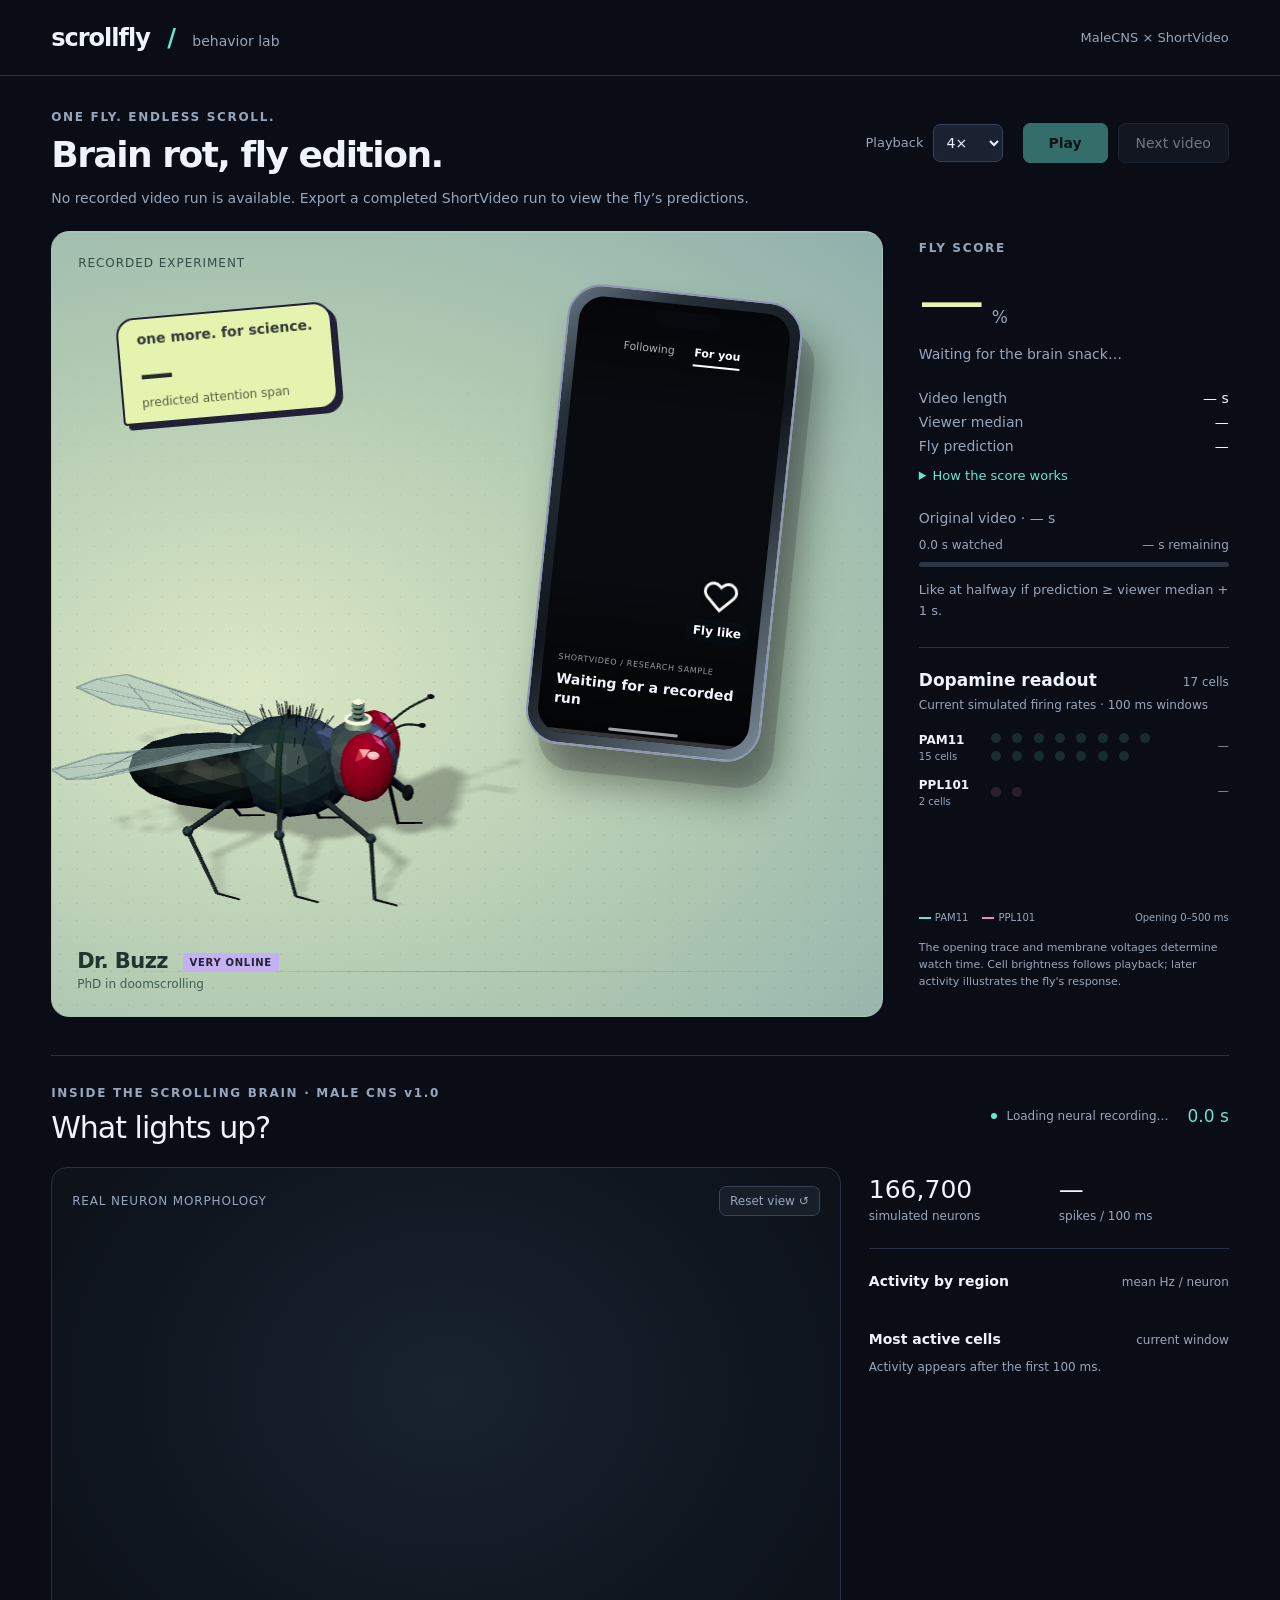
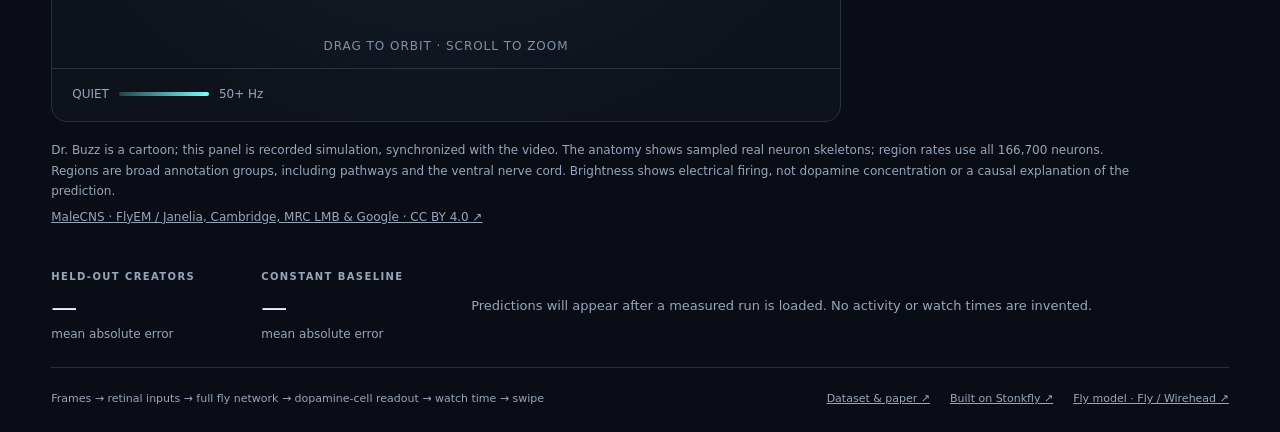
==== site/index.html @ 789bd2bf "Publish Scrollfly source and verified replay manifest" ====
<!doctype html>
<html lang="en">
<head>
  <meta charset="utf-8"><meta name="viewport" content="width=device-width, initial-scale=1">
  <title>Scrollfly · Brain rot, fly edition</title>
  <link rel="stylesheet" href="style.css">
  <script src="clock.js" defer></script><script src="activity-clock.js" defer></script><script src="fly-motion.js" defer></script><script src="wirehead-model.js" defer></script><script src="fly.js" defer></script><script src="brain.js" defer></script><script src="app.js" defer></script>
</head>
<body>
<header><a class="wordmark" href="./">scrollfly<span> / </span><small>behavior lab</small></a><span class="source">MaleCNS × ShortVideo</span></header>
<main>
  <div class="heading"><div><p class="eyebrow">ONE FLY. ENDLESS SCROLL.</p><h1>Brain rot, fly edition.</h1></div><div class="controls"><label for="speed">Playback <select id="speed"><option value="1">1×</option><option value="4" selected>4×</option><option value="10">10×</option></select></label><button id="play" disabled>Play</button><button id="next" disabled>Next video</button></div></div>
  <p id="status" role="status">Loading recorded fly predictions…</p>
  <div class="experiment">
    <section class="stage" aria-label="Fly watching a smartphone and scrolling at its predicted watch time">
      <div class="scene-caption"><span id="split">RECORDED EXPERIMENT</span><span id="clip-index"></span></div>
      <canvas id="fly" width="1200" height="1000" aria-label="The Fly / Wirehead 3D fly: a dark faceted body, red eyes, six legs and translucent wings. Its front leg taps a like halfway through qualifying predictions and swipes at the end."></canvas>
      <div class="thought"><span id="thought-caption">one more. for science.</span><strong id="bubble">—</strong><small>predicted attention span</small><span class="thought-tail"></span></div>
      <div class="comic-sfx" aria-hidden="true"><span>BOOP!</span><small>one leg. impeccable taste.</small></div>
      <div class="scroll-sfx" aria-hidden="true">NEXT!</div>
      <div class="phone"><div class="camera"></div><div class="screen"><video id="video" muted playsinline loop preload="auto" aria-label="Original ShortVideo dataset video"></video><div class="screen-shade"></div><div class="feed-label">Following <b>For you</b></div><div class="fly-like"><svg viewBox="0 0 24 24" aria-hidden="true"><path d="M20.8 4.6a5.5 5.5 0 0 0-7.8 0L12 5.7l-1.1-1.1a5.5 5.5 0 0 0-7.8 7.8L12 21l8.8-8.6a5.5 5.5 0 0 0 0-7.8Z"/></svg><span id="like-label">Fly like</span></div><div class="like-pop" aria-hidden="true"><svg viewBox="0 0 24 24"><path d="M20.8 4.6a5.5 5.5 0 0 0-7.8 0L12 5.7l-1.1-1.1a5.5 5.5 0 0 0-7.8 7.8L12 21l8.8-8.6a5.5 5.5 0 0 0 0-7.8Z"/></svg></div><div class="video-caption"><span>SHORTVIDEO / RESEARCH SAMPLE</span><strong id="video-title">Waiting for a recorded run</strong></div><div id="swipe" aria-hidden="true">↑</div><div class="phone-progress"><i id="phone-progress"></i></div></div><div class="home-bar"></div></div>
      <div class="fly-label"><strong>Dr. Buzz <i>VERY ONLINE</i></strong><span id="character-state">Waking up the wirehead…</span></div>
    </section>
    <aside aria-label="Watch time and dopamine neuron readout">
      <section class="prediction">
        <p class="eyebrow">FLY SCORE</p>
        <div class="big-value"><span id="liking-score">—</span><small>%</small></div>
        <p id="liking-verdict">Waiting for the brain snack…</p>
        <dl class="liking-inputs">
          <div><dt>Video length</dt><dd id="score-duration">—</dd></div>
          <div><dt>Viewer median</dt><dd id="actual">—</dd></div>
          <div><dt>Fly prediction</dt><dd id="predicted">—</dd></div>
        </dl>
        <details class="score-explainer"><summary>How the score works</summary><p>Predicted watch share + the difference from viewers, as a share of the full video. Capped at 0–100%.</p><p>100 × (2 × prediction − viewer median) ÷ video length.</p><p>An illustrative enjoyment score. The fly still likes at halfway when its prediction is at least 1 s above the viewer median.</p></details>
        <div id="video-length" class="video-length">Original video · — s</div><div class="elapsed"><span id="elapsed">0.0 s watched</span><span id="remaining">— remaining</span></div><div class="progress" role="progressbar" aria-label="Original video playback progress" aria-valuemin="0" aria-valuemax="100" aria-valuenow="0"><i id="progress"></i></div><div id="like-status" class="like-status" role="status">Like at halfway if prediction ≥ viewer median + 1 s.</div>
      </section>
      <section class="neural"><div class="section-heading"><h2>Dopamine readout</h2><span>17 cells</span></div><p id="dan-caption">Current simulated firing rates · 100 ms windows</p><div class="cell-group"><div><strong>PAM11</strong><span>15 cells</span></div><div id="pam-cells" class="cells"></div><output id="pam">—</output></div><div class="cell-group"><div><strong>PPL101</strong><span>2 cells</span></div><div id="ppl-cells" class="cells"></div><output id="ppl">—</output></div><canvas id="trace" width="540" height="180" aria-label="Prediction input: recorded mean firing rates during the opening 500 milliseconds"></canvas><div class="legend"><span><i></i>PAM11</span><span><i></i>PPL101</span><span>Opening 0–500 ms</span></div><p class="neural-note">The opening trace and membrane voltages determine watch time. Cell brightness follows playback; later activity illustrates the fly's response.</p></section>
    </aside>
  </div>
  <section class="brain-lab" aria-labelledby="brain-title">
    <div class="brain-heading"><div><p class="eyebrow">INSIDE THE SCROLLING BRAIN · MALE CNS v1.0</p><h2 id="brain-title">What lights up?</h2></div><div class="brain-timing"><span class="record-dot"></span><span id="brain-state" role="status">Loading recorded neural activity…</span><strong id="brain-time">0.0 s</strong></div></div>
    <div class="brain-grid">
      <div class="brain-anatomy"><div class="anatomy-caption"><span>REAL NEURON MORPHOLOGY</span><button id="reset-brain" aria-label="Reset brain rotation and zoom">Reset view ↺</button></div><canvas id="brain-canvas" aria-label="Interactive anatomical fly central nervous system. Brightness shows recorded simulated spike rate. Drag to rotate, scroll to zoom."></canvas><div class="orbit-hint">DRAG TO ORBIT · SCROLL TO ZOOM</div><div class="brain-scale"><span>QUIET</span><i></i><span>50+ Hz</span><span id="display-count"></span></div></div>
      <div class="brain-readout"><div class="brain-stats"><div><strong>166,700</strong><span>simulated neurons</span></div><div><strong id="network-spikes">—</strong><span>spikes / 100 ms</span></div></div><div class="section-heading"><h3>Activity by region</h3><span>mean Hz / neuron</span></div><div id="brain-regions" class="brain-regions"></div><div class="section-heading top-heading"><h3>Most active cells</h3><span>current window</span></div><ol id="top-neurons" class="top-neurons"><li>Loading the neural response…</li></ol></div>
    </div>
    <p class="brain-note">Dr. Buzz is a cartoon; this panel is recorded simulation, synchronized with the video. The anatomy shows <span id="anatomy-count">sampled</span> real neuron skeletons; region rates use all 166,700 neurons. Regions are broad annotation groups, including pathways and the ventral nerve cord. Brightness shows electrical firing, not dopamine concentration or a causal explanation of the prediction. <a href="https://male-cns.janelia.org/download" target="_blank" rel="noreferrer">MaleCNS · FlyEM / Janelia, Cambridge, MRC LMB & Google · CC BY 4.0 ↗</a></p>
  </section>
  <section class="evidence"><div><p class="eyebrow">HELD-OUT CREATORS</p><strong id="error">—</strong><span>mean absolute error</span></div><div><p class="eyebrow">CONSTANT BASELINE</p><strong id="baseline">—</strong><span>mean absolute error</span></div><p id="finding">Predictions will appear after a measured run is loaded. No activity or watch times are invented.</p></section>
  <footer><span>Frames → retinal inputs → full fly network → dopamine-cell readout → watch time → swipe</span><a href="https://github.com/tsinghua-fib-lab/ShortVideo_dataset" target="_blank" rel="noreferrer">Dataset & paper ↗</a><a href="https://github.com/nftechie/stonkfly" target="_blank" rel="noreferrer">Built on Stonkfly ↗</a><a href="https://github.com/mattyhempstead/fly-wirehead" target="_blank" rel="noreferrer">Fly model · Fly / Wirehead ↗</a></footer>
</main>
</body></html>
---- site/style.css ----
:root{color-scheme:dark;--bg:#0a0d15;--surface:#121823;--line:#283142;--text:#eff4fc;--muted:#98a6bb;--cyan:#65e5d2;--pink:#f388b6;font-family:Inter,ui-sans-serif,system-ui,-apple-system,BlinkMacSystemFont,"Segoe UI",sans-serif}*{box-sizing:border-box}body{margin:0;background:var(--bg);color:var(--text)}header{height:76px;display:flex;align-items:center;justify-content:space-between;border-bottom:1px solid var(--line);padding:0 4vw}.wordmark{font-size:24px;font-weight:750;letter-spacing:-1px;text-decoration:none;color:var(--text)}.wordmark span{color:var(--cyan);padding:0 10px}.wordmark small{font-size:14px;font-weight:400;letter-spacing:0;color:var(--muted)}.source{font-size:13px;color:var(--muted)}main{max-width:1500px;padding:34px 4vw 24px;margin:auto}.heading{display:flex;justify-content:space-between;align-items:center;gap:24px}.eyebrow{font-size:12px;letter-spacing:.14em;font-weight:650;color:var(--muted);margin:0 0 10px}h1{font-weight:550;letter-spacing:-1.5px;font-size:36px;margin:0}button,select{font:inherit;font-size:14px;background:#1a2231;border:1px solid #364255;border-radius:7px;color:var(--text);padding:11px 17px;cursor:pointer}button:hover{background:#263247}button:disabled{opacity:.45;cursor:default}button:focus-visible,select:focus-visible,a:focus-visible{outline:2px solid var(--cyan);outline-offset:4px}#play{background:var(--cyan);color:#10231f;border-color:var(--cyan);min-width:85px;font-weight:650}select{padding:9px}.controls{display:flex;align-items:center;gap:10px}.controls label{font-size:13px;color:var(--muted);display:flex;align-items:center;gap:9px;margin-right:10px}#status{min-height:21px;margin:15px 0 20px;color:var(--muted);font-size:14px}.experiment{display:grid;grid-template-columns:minmax(0,1fr) 310px;gap:36px}.stage{position:relative;min-height:590px;border-radius:18px;background:radial-gradient(ellipse at 65% 65%,#22394b 0,#131d2c 40%,#101723 72%);overflow:hidden}.stage:after{content:"";position:absolute;bottom:30px;left:7%;right:7%;height:1px;background:linear-gradient(90deg,transparent,#385060,transparent)}.scene-caption{position:absolute;inset:24px 26px auto;display:flex;justify-content:space-between;font-size:11px;letter-spacing:.12em;color:#b4c6d5;z-index:2}#fly{position:absolute;inset:0;width:100%;height:100%;object-fit:fill}.phone{position:absolute;width:236px;height:462px;right:12%;top:60px;background:linear-gradient(130deg,#657582,#263039 18%,#11161c 50%,#778895);border:2px solid #536779;border-radius:35px;padding:10px;box-shadow:20px 26px 45px #0008;transform:rotate(6deg)}.screen{height:100%;border-radius:25px;overflow:hidden;position:relative;background:#080b0f}.camera{position:absolute;top:17px;left:86px;width:66px;height:17px;background:#06090d;border-radius:20px;z-index:6}.screen video{width:100%;height:100%;object-fit:contain;display:block;transition:transform .42s cubic-bezier(.2,.7,.3,1)}.screen-shade{position:absolute;inset:0;background:linear-gradient(#0006,transparent 23%,transparent 65%,#0009);pointer-events:none}.feed-label{position:absolute;top:40px;left:0;right:0;text-align:center;color:#fffa;font-size:11px}.feed-label b{font-weight:700;color:white;margin-left:16px;border-bottom:2px solid white;padding-bottom:5px}.video-caption{position:absolute;bottom:26px;left:15px;right:12px;text-shadow:0 1px 4px #000}.video-caption span{display:block;font-size:8px;letter-spacing:.08em;margin-bottom:7px;color:#fff9}.video-caption strong{font-size:14px;font-weight:550}.phone-progress{position:absolute;left:0;right:0;bottom:0;height:4px;background:#fff3}.phone-progress i{display:block;height:100%;width:0;background:var(--cyan)}.home-bar{position:absolute;width:70px;height:3px;bottom:17px;left:82px;border-radius:5px;background:#ffffffa0}#swipe{display:none;position:absolute;inset:0;align-items:center;justify-content:center;font-size:80px;color:var(--cyan);background:#07111880}.stage.scrolling #swipe{display:flex}.stage.scrolling video{transform:translateY(-110%)}.thought{position:absolute;left:15%;top:17%;border:1px solid #4e7e81;border-radius:16px;padding:14px 20px;background:#152833e6;color:var(--cyan);transform:rotate(-4deg)}.thought span{font-size:11px;display:block;color:#b6d4d8}.thought strong{display:block;font-size:30px;letter-spacing:-1px;margin-top:5px}.thought .thought-tail{position:absolute;bottom:-9px;left:25px;width:16px;height:16px;transform:rotate(45deg);background:#152833;border-right:1px solid #4e7e81;border-bottom:1px solid #4e7e81}.fly-label{position:absolute;left:26px;bottom:55px}.fly-label strong,.fly-label span{display:block}.fly-label strong{font-size:15px;font-weight:500}.fly-label span{font-size:11px;color:var(--muted);margin-top:7px}aside{padding:10px 0}.big-value{display:flex;align-items:baseline;gap:10px}.big-value>span{font-size:66px;line-height:1.1;letter-spacing:-3px;font-weight:500}.big-value small{font-size:17px;color:var(--muted)}.prediction>p:not(.eyebrow){font-size:14px;color:var(--muted);margin:8px 0 28px}.elapsed{display:flex;justify-content:space-between;font-size:12px;color:var(--muted);font-variant-numeric:tabular-nums}.progress{height:5px;background:#2c3543;border-radius:4px;margin-top:10px;overflow:hidden}.progress i{height:100%;width:0;display:block;background:var(--cyan)}.observation{display:flex;justify-content:space-between;font-size:13px;margin-top:16px}.observation span{color:var(--muted)}.neural{border-top:1px solid var(--line);margin-top:26px;padding-top:22px}.section-heading{display:flex;align-items:baseline;justify-content:space-between}h2{font-size:17px;font-weight:550;margin:0}.section-heading>span{color:var(--muted);font-size:12px}.neural>p{font-size:12px;color:var(--muted);margin:8px 0 17px}.cell-group{display:grid;grid-template-columns:62px 1fr 62px;gap:10px;align-items:center;margin:12px 0}.cell-group strong{font-size:12px;font-weight:550}.cell-group span{font-size:10px;color:var(--muted);display:block;margin-top:3px}.cells{display:grid;grid-template-columns:repeat(8,1fr);gap:5px}.cell{width:10px;height:10px;border-radius:50%;background:var(--cyan);opacity:.2}.cell.ppl{background:var(--pink)}.cell-group output{font-size:11px;text-align:right;color:var(--muted);font-variant-numeric:tabular-nums}#trace{width:100%;height:90px;display:block;margin-top:15px}.legend{display:flex;gap:14px;align-items:center;color:var(--muted);font-size:10px}.legend span:last-child{margin-left:auto}.legend i{display:inline-block;width:12px;height:2px;margin-right:4px;vertical-align:middle;background:var(--cyan)}.legend span:nth-child(2) i{background:var(--pink)}.neural .neural-note{font-size:11px;line-height:1.55;margin-top:16px}.evidence{display:grid;grid-template-columns:180px 180px 1fr;gap:30px;padding:26px 0;border-bottom:1px solid var(--line);align-items:center}.evidence strong{display:block;font-weight:500;font-size:26px;letter-spacing:-.5px}.evidence div>span{display:block;font-size:12px;color:var(--muted);margin-top:5px}.evidence .eyebrow{font-size:10px}.evidence>p{font-size:13px;line-height:1.65;color:var(--muted);max-width:640px;margin:0}footer{display:flex;gap:20px;margin-top:22px;font-size:11px;line-height:1.6;color:var(--muted)}footer span{flex:1}footer a{color:var(--muted);white-space:nowrap}#actual,#predicted,#bubble{font-variant-numeric:tabular-nums}@media(min-width:1300px){.stage{min-height:650px}.phone{top:75px;width:260px;height:510px}.camera{left:96px}.home-bar{left:94px}}@media(max-width:950px){.experiment{grid-template-columns:minmax(0,1fr) 260px;gap:22px}.stage{min-height:540px}.phone{width:205px;height:412px;right:7%;top:64px}.camera{left:69px}.home-bar{left:67px}.thought{left:9%;padding:10px 13px;top:20%}.thought strong{font-size:24px}.big-value>span{font-size:56px}.heading{align-items:flex-start}h1{font-size:30px}.controls{flex-wrap:wrap;justify-content:flex-end}.evidence{grid-template-columns:140px 140px 1fr;gap:22px}}@media(max-width:720px){header{height:62px;padding:0 20px}.source{display:none}main{padding:24px 20px}.heading{display:block}.controls{margin-top:18px;justify-content:flex-start}.experiment{display:block}.stage{min-height:530px}.phone{right:10%;width:210px;height:418px}.thought{left:10%}.fly-label{bottom:40px}.fly-label span{max-width:170px;line-height:1.5}.camera{left:71px}.home-bar{left:72px}aside{display:grid;grid-template-columns:1fr 1fr;gap:24px;margin-top:24px}.neural{margin:0;border:0;padding:0}.big-value>span{font-size:48px}.big-value small{font-size:13px}.observation{display:block}.observation strong{display:block;margin-top:5px}.evidence{grid-template-columns:1fr 1fr}.evidence>p{grid-column:1/-1}.cell-group{grid-template-columns:55px 1fr}.cell-group output{grid-column:2;text-align:left}.cells{grid-template-columns:repeat(5,1fr)}footer{flex-wrap:wrap}footer span{flex-basis:100%}.legend{gap:6px;flex-wrap:wrap}.legend span:last-child{margin-left:0}}@media(max-width:420px){.phone{right:5%;width:190px;height:390px;top:80px}.thought{left:5%;top:17%}.thought span{font-size:10px}.thought strong{font-size:23px}.camera{left:62px}.home-bar{left:62px}.stage{min-height:520px}aside{grid-template-columns:1fr}.neural{border-top:1px solid var(--line);padding-top:24px}.cells{grid-template-columns:repeat(8,1fr)}.cell-group{grid-template-columns:60px 1fr 70px}.cell-group output{grid-column:auto;text-align:right}.big-value>span{font-size:64px}}@media(prefers-reduced-motion:reduce){.screen video{transition:none}}

.liking-inputs{margin:0 0 12px;display:grid;gap:8px;font-size:14px}.liking-inputs>div{display:flex;justify-content:space-between;gap:12px}.liking-inputs dt{color:var(--muted)}.liking-inputs dd{margin:0;font-variant-numeric:tabular-nums}.score-explainer{margin:0 0 24px;color:var(--muted);font-size:13px;line-height:1.55}.score-explainer summary{cursor:pointer;color:var(--cyan)}.score-explainer summary:focus-visible{outline:2px solid var(--cyan);outline-offset:4px}.score-explainer p{margin:10px 0}#liking-score{font-variant-numeric:tabular-nums;color:#e4f3ae}

/* The fly's automatic like stays visible for the current video. */
.fly-like{position:absolute;right:9px;bottom:105px;display:grid;justify-items:center;gap:6px;min-width:66px;color:#fff;text-shadow:0 1px 5px #000;pointer-events:none}.fly-like svg{width:36px;height:36px;fill:#07111866;stroke:currentColor;stroke-width:1.7;filter:drop-shadow(0 2px 4px #0008)}.fly-like span{font-size:12px;font-weight:650;background:#071118b3;padding:4px 7px;border-radius:20px}.stage.liked .fly-like{color:#ff6f9f}.stage.liked .fly-like svg{fill:currentColor}.like-pop{position:absolute;inset:0;display:grid;place-items:center;pointer-events:none;opacity:0}.like-pop svg{width:90px;height:90px;fill:#ff6f9f;stroke:#ffe3ee;stroke-width:.7;filter:drop-shadow(0 5px 18px #0009)}.stage.liked .like-pop{animation:fly-like-pop 1s ease-out both}.like-status{font-size:13px;line-height:1.55;color:var(--muted);margin-top:13px;min-height:40px}.experiment:has(.stage.liked) .like-status{color:var(--pink)}@keyframes fly-like-pop{0%{opacity:0;transform:scale(.4) rotate(-15deg)}20%{opacity:1;transform:scale(1.12) rotate(8deg)}40%,65%{opacity:1;transform:scale(1) rotate(0)}100%{opacity:0;transform:scale(1.25) translateY(-25px)}}@media(prefers-reduced-motion:reduce){.stage.liked .like-pop{animation:none}}

/* Anatomical panel follows the companion Fruit Fly AGI brain lab. */
.brain-lab{margin:38px 0 12px;border-top:1px solid var(--line);padding-top:30px}.brain-heading{display:flex;justify-content:space-between;gap:24px;align-items:center;margin-bottom:22px}.brain-heading h2{font-size:30px;font-weight:500;letter-spacing:-1px;margin:0}.brain-timing{display:flex;align-items:center;gap:9px;color:var(--muted);font-size:12px}.brain-timing strong{font-variant-numeric:tabular-nums;color:var(--cyan);font-size:17px;font-weight:500;margin-left:10px}.record-dot{height:6px;width:6px;border-radius:50%;background:var(--cyan)}.brain-grid{display:grid;grid-template-columns:minmax(0,1fr) 360px;gap:28px}.brain-anatomy{position:relative;min-height:555px;border:1px solid var(--line);border-radius:16px;overflow:hidden;background:radial-gradient(ellipse at 50% 40%,#18232f,#0d121b 75%)}.anatomy-caption{position:absolute;inset:18px 20px auto;display:flex;align-items:center;justify-content:space-between;color:var(--muted);font-size:10px;letter-spacing:.12em;z-index:1;pointer-events:none}.anatomy-caption button{pointer-events:auto;font-size:11px;padding:7px 10px;background:#18212be0;color:var(--muted)}#brain-canvas{display:block;width:100%;height:500px;cursor:grab;touch-action:none}#brain-canvas:active{cursor:grabbing}.orbit-hint{position:absolute;bottom:68px;width:100%;text-align:center;font-size:10px;letter-spacing:.14em;color:#8092a7;pointer-events:none}.brain-scale{display:flex;align-items:center;gap:10px;border-top:1px solid var(--line);padding:18px 20px;font-size:10px;color:var(--muted)}.brain-scale i{width:90px;height:4px;background:linear-gradient(90deg,#25434a,#7bffff);border-radius:3px}.brain-scale span:last-child{margin-left:auto}.brain-readout{padding:8px 0}.brain-stats{display:grid;grid-template-columns:1fr 1fr;gap:20px;padding-bottom:25px;border-bottom:1px solid var(--line);margin-bottom:24px}.brain-stats strong{display:block;font-size:25px;font-weight:500;font-variant-numeric:tabular-nums}.brain-stats span{color:var(--muted);font-size:11px;display:block;margin-top:5px}.section-heading h3{font-size:14px;font-weight:550;margin:0}.section-heading>span{font-size:10px;color:var(--muted)}.brain-regions{margin-top:16px;display:grid;gap:12px}.region-line{display:flex;align-items:center;gap:8px;font-size:12px}.region-dot{width:6px;height:6px;border-radius:50%;background:var(--region);flex-shrink:0}.region-line strong{font-weight:450}.region-line output{margin-left:auto;font-variant-numeric:tabular-nums;color:var(--muted);font-size:11px}.region-track{height:3px;background:#23303e;margin:6px 0 0 14px;border-radius:2px;overflow:hidden}.region-track i{display:block;background:var(--region);width:0;height:100%}.top-heading{margin-top:26px}.top-neurons{list-style:none;counter-reset:neurons;padding:0;margin:13px 0 0;display:grid;gap:8px}.top-neurons li{display:flex;gap:10px;font-size:11px;color:var(--muted)}.top-neurons b{color:var(--text);font-weight:500}.top-neurons output{margin-left:auto;font-variant-numeric:tabular-nums}.brain-note{font-size:11px;line-height:1.7;color:var(--muted);max-width:1100px;margin:18px 0}.brain-note a{color:var(--muted);display:block;margin-top:5px}.stage{background:radial-gradient(ellipse at 35% 60%,#28392f 0,#161f25 42%,#101723 75%)}
@media(max-width:1050px){.brain-grid{grid-template-columns:minmax(0,1fr) 300px;gap:22px}.brain-heading{align-items:flex-start}.brain-timing{flex-wrap:wrap;justify-content:flex-end;max-width:250px}}
@media(max-width:720px){.brain-grid{grid-template-columns:1fr}.brain-anatomy{min-height:480px}#brain-canvas{height:425px}.brain-heading{display:block}.brain-timing{max-width:none;justify-content:flex-start;margin-top:18px}.brain-regions{grid-template-columns:1fr 1fr;column-gap:20px}.brain-readout{padding:0}.top-neurons{max-width:500px}.brain-heading h2{font-size:27px}}
@media(max-width:420px){.brain-regions{grid-template-columns:1fr}.brain-scale{padding:18px 12px;gap:7px}.brain-scale i{width:50px}}
.brain-timing,.brain-stats span,.section-heading>span,.brain-note,.brain-scale,.orbit-hint,.anatomy-caption,.anatomy-caption button,.region-line output,.top-neurons li{font-size:12px}.region-line{font-size:14px}.anatomy-caption{letter-spacing:.07em;gap:12px}.orbit-hint{letter-spacing:.08em}@media(max-width:420px){.anatomy-caption{flex-wrap:wrap}.brain-scale span:last-child{font-size:11px}}

/* Dr. Buzz: a tiny nerd in a slightly-too-serious experiment. */
.stage{isolation:isolate;background:radial-gradient(ellipse at 27% 65%,#56614380 0,transparent 43%),radial-gradient(ellipse at 85% 28%,#8c60b83d,transparent 55%),linear-gradient(145deg,#201b38,#192536 65%,#18272d);border:1px solid #5b507367;box-shadow:inset 0 1px #ffffff12}.stage:before{content:"";position:absolute;inset:0;background-image:radial-gradient(#ddd7ff18 1px,transparent 1px);background-size:17px 17px;mask-image:linear-gradient(transparent,#000 55%);pointer-events:none}.stage:after{bottom:44px;background:linear-gradient(90deg,transparent,#bde18b55,transparent)}#fly{z-index:4;pointer-events:none}.phone{z-index:2;border-color:#8f96b5;box-shadow:15px 25px 0 #070a1229,20px 32px 40px #0006}.scene-caption{z-index:6;font-size:12px;letter-spacing:.08em}.thought{z-index:5;left:8%;top:10%;max-width:44%;background:#e4f3ae;color:#232b2d;border:2px solid #202137;box-shadow:5px 5px 0 #202137;transform:rotate(-5deg);padding:12px 18px;border-radius:18px 18px 18px 4px}.thought span{color:#313937;font-size:14px;font-weight:700;line-height:1.25}.thought strong{font-size:34px;margin-top:5px;letter-spacing:-1px}.thought small{display:block;font-size:12px;margin-top:2px;color:#536041}.thought .thought-tail{display:none}.fly-label{z-index:5;bottom:25px;left:25px}.fly-label strong{font-size:21px;letter-spacing:-.6px;font-weight:750}.fly-label strong i{font-size:10px;letter-spacing:.07em;font-style:normal;color:#242333;background:#c4b0f3;padding:4px 7px;border-radius:4px;margin-left:8px;vertical-align:middle}.fly-label span{font-size:12px;color:#c0bcd1;margin-top:4px}.fly-like{z-index:3}.fly-like svg{stroke-width:1.9}.stage.liked .fly-like{color:#ff8aaf}.stage.liked .fly-like span{background:#4d183ad9;color:#ffeaf0}.stage.liked .like-pop{animation:none;opacity:0}.stage.liking .like-pop{animation:fly-like-pop var(--like-duration,1000ms) ease-out both}.comic-sfx{position:absolute;z-index:7;right:12%;top:22%;pointer-events:none;text-align:center;opacity:0;transform:rotate(-12deg)}.comic-sfx>span{display:block;color:#e7ff95;font-size:clamp(34px,5vw,60px);font-style:italic;line-height:1;font-weight:950;letter-spacing:-3px;-webkit-text-stroke:2px #28203c;paint-order:stroke fill;text-shadow:4px 4px 0 #28203c}.comic-sfx small{display:inline-block;padding:5px 8px;margin-top:8px;background:#292238;border:1px solid #c2a0e3;border-radius:5px;color:#f4e6ff;font-size:12px}.stage.liking .comic-sfx{animation:comic-boop var(--like-duration,1000ms) both}.scroll-sfx{position:absolute;z-index:7;right:22%;top:39%;color:#ffa9c6;font-size:50px;font-weight:950;font-style:italic;letter-spacing:-2px;-webkit-text-stroke:2px #242033;paint-order:stroke fill;text-shadow:4px 4px #242033;pointer-events:none;opacity:0}.stage.scrolling .scroll-sfx{animation:comic-next .46s both}.stage.scrolling #swipe{display:none}.stage.scrolling video{transform:translateY(-115%) rotate(-7deg) scale(.9)}.progress{position:relative;overflow:visible}.progress i{border-radius:4px}.video-length{font-size:14px;color:var(--muted);margin-bottom:12px}.no-3d:before{content:"Dr. Buzz needs WebGL to emerge.";display:grid;place-items:center;padding-right:45%;font-size:15px;color:#ded5f4;background:none;mask-image:none}.like-status{font-size:13px;line-height:1.6}.stage.liking .thought{background:#ffcde0}.screen video{will-change:transform}@keyframes comic-boop{0%{opacity:0;transform:translateY(12px) rotate(-18deg) scale(.35)}20%{opacity:1;transform:translateY(0) rotate(-8deg) scale(1.14)}40%,70%{opacity:1;transform:rotate(-12deg) scale(1)}100%{opacity:0;transform:translateY(-20px) rotate(-5deg) scale(.95)}}@keyframes comic-next{0%{opacity:0;transform:translateY(22px) rotate(10deg) scale(.7)}30%,70%{opacity:1;transform:translateY(0) rotate(-8deg) scale(1)}100%{opacity:0;transform:translateY(-55px) rotate(-14deg)}}
@media(max-width:720px){.thought{left:6%;top:9%;padding:10px 13px}.thought strong{font-size:29px}.thought span{font-size:13px}.fly-label strong{font-size:19px}.comic-sfx{right:6%;top:24%}.comic-sfx small{max-width:145px;line-height:1.3}.scene-caption{inset:22px 20px auto;font-size:10px}.fly-label strong i{font-size:9px;margin-left:3px;padding:3px 5px}.fly-label{left:20px;bottom:22px}}
@media(max-width:420px){.thought{top:10%;max-width:43%;left:5%;padding:10px 12px}.thought strong{font-size:28px}.thought small{font-size:11px;line-height:1.4}.comic-sfx{right:5%;top:25%}.comic-sfx small{display:none}.fly-label strong i{display:none}.scroll-sfx{right:13%;font-size:42px}}
@media(prefers-reduced-motion:reduce){.stage.liking .like-pop,.stage.liking .comic-sfx,.stage.scrolling .scroll-sfx{animation:none}.stage.liking .comic-sfx{opacity:1;transform:none}.stage.scrolling video{transform:none}.screen video{transition:none}}

/* Pale observation light keeps the source model's dark shell and fine legs readable. */
.stage{background:radial-gradient(ellipse at 24% 58%,#dce8c6,#afc8b1 55%,#90b0ad);border-color:#a9c6b4}.stage:after{background:linear-gradient(90deg,transparent,#426c6255,transparent)}.stage:before{background-image:radial-gradient(#35524b18 1px,transparent 1px)}.scene-caption{color:#354d47}.fly-label strong{color:#20352f}.fly-label span{color:#3e5c51}.stage.scrolling video{transition:none}.no-3d:before{color:#273e35}
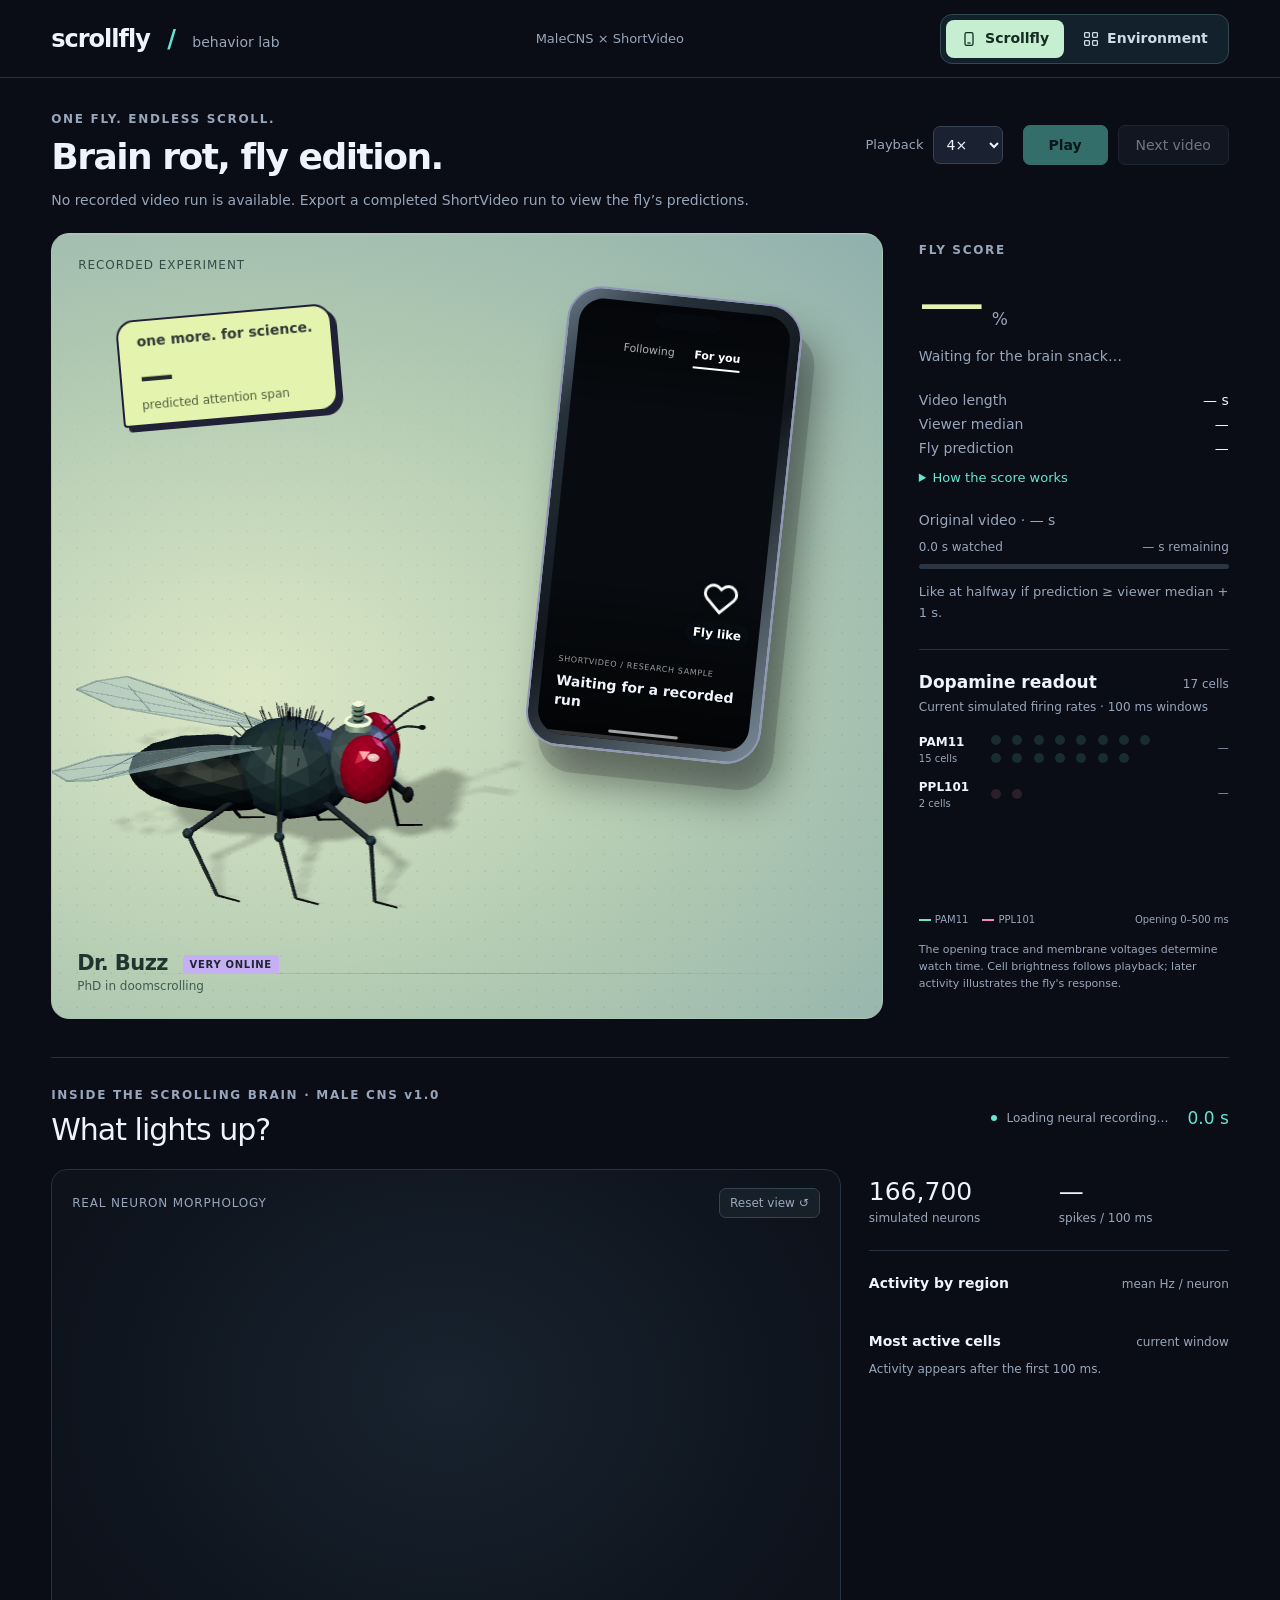
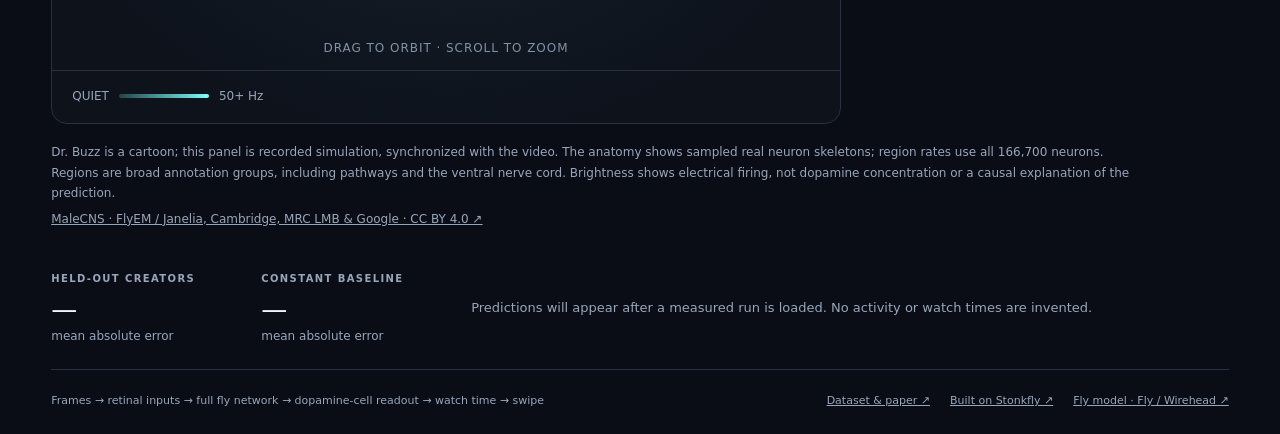
==== commit 9dc6e774: "Add environment page with shared navigation tabs" ====
--- a/site/index.html
+++ b/site/index.html
@@ -5,9 +5,10 @@
   <title>Scrollfly · Brain rot, fly edition</title>
   <link rel="stylesheet" href="style.css">
   <script src="clock.js" defer></script><script src="activity-clock.js" defer></script><script src="fly-motion.js" defer></script><script src="wirehead-model.js" defer></script><script src="fly.js" defer></script><script src="brain.js" defer></script><script src="app.js" defer></script>
+  <link rel="stylesheet" href="lab-tabs.css">
 </head>
 <body>
-<header><a class="wordmark" href="./">scrollfly<span> / </span><small>behavior lab</small></a><span class="source">MaleCNS × ShortVideo</span></header>
+<header><a class="wordmark" href="./">scrollfly<span> / </span><small>behavior lab</small></a><span class="source">MaleCNS × ShortVideo</span><nav class="lab-tabs" aria-label="Explore the fly lab"><a href="./" aria-current="page"><svg viewBox="0 0 20 20" fill="none" stroke="currentColor" stroke-width="1.6" aria-hidden="true"><rect x="5" y="2" width="10" height="16" rx="2"/><path d="M8 15h4"/></svg>Scrollfly</a><a href="./environment/"><svg viewBox="0 0 20 20" fill="none" stroke="currentColor" stroke-width="1.6" aria-hidden="true"><rect x="2" y="2" width="6" height="6" rx="1"/><rect x="12" y="2" width="6" height="6" rx="1"/><rect x="2" y="12" width="6" height="6" rx="1"/><rect x="12" y="12" width="6" height="6" rx="1"/></svg>Environment</a></nav></header>
 <main>
   <div class="heading"><div><p class="eyebrow">ONE FLY. ENDLESS SCROLL.</p><h1>Brain rot, fly edition.</h1></div><div class="controls"><label for="speed">Playback <select id="speed"><option value="1">1×</option><option value="4" selected>4×</option><option value="10">10×</option></select></label><button id="play" disabled>Play</button><button id="next" disabled>Next video</button></div></div>
   <p id="status" role="status">Loading recorded fly predictions…</p>
--- a/site/lab-tabs.css
+++ b/site/lab-tabs.css
@@ -0,0 +1,7 @@
+.lab-tabs{display:flex;align-items:center;gap:4px;padding:5px;border:1px solid #334751;border-radius:12px;background:#12212b;font-family:Inter,system-ui,sans-serif;letter-spacing:0;flex-shrink:0}
+.lab-tabs a{display:inline-flex;align-items:center;justify-content:center;gap:8px;min-height:38px;padding:8px 15px;border-radius:8px;color:#cddce4;font-size:14px;font-weight:600;line-height:1.3;text-decoration:none;white-space:nowrap}
+.lab-tabs a:hover{background:#293d49;color:#fff}.lab-tabs a[aria-current=page]{background:#c6efd2;color:#142c23}.lab-tabs a:focus-visible{outline:3px solid #70d6e2;outline-offset:3px}.lab-tabs svg{width:16px;height:16px;flex-shrink:0}
+header:has(.lab-tabs){height:auto;min-height:78px;gap:18px;padding-top:12px;padding-bottom:12px;flex-wrap:wrap}
+@media(max-width:640px){header:has(.lab-tabs){gap:12px}.lab-tabs{width:100%}.lab-tabs a{flex:1;min-height:40px}header:has(.lab-tabs) .source{display:none}}
+html[data-brain-mode=anatomy] .brain-readout,html[data-brain-mode=anatomy] .brain-training,html[data-brain-mode=anatomy] #brain-sensors,html[data-brain-mode=anatomy] #brain-connect{display:none}
+html[data-brain-mode=anatomy] .brain-workspace{grid-template-columns:1fr}
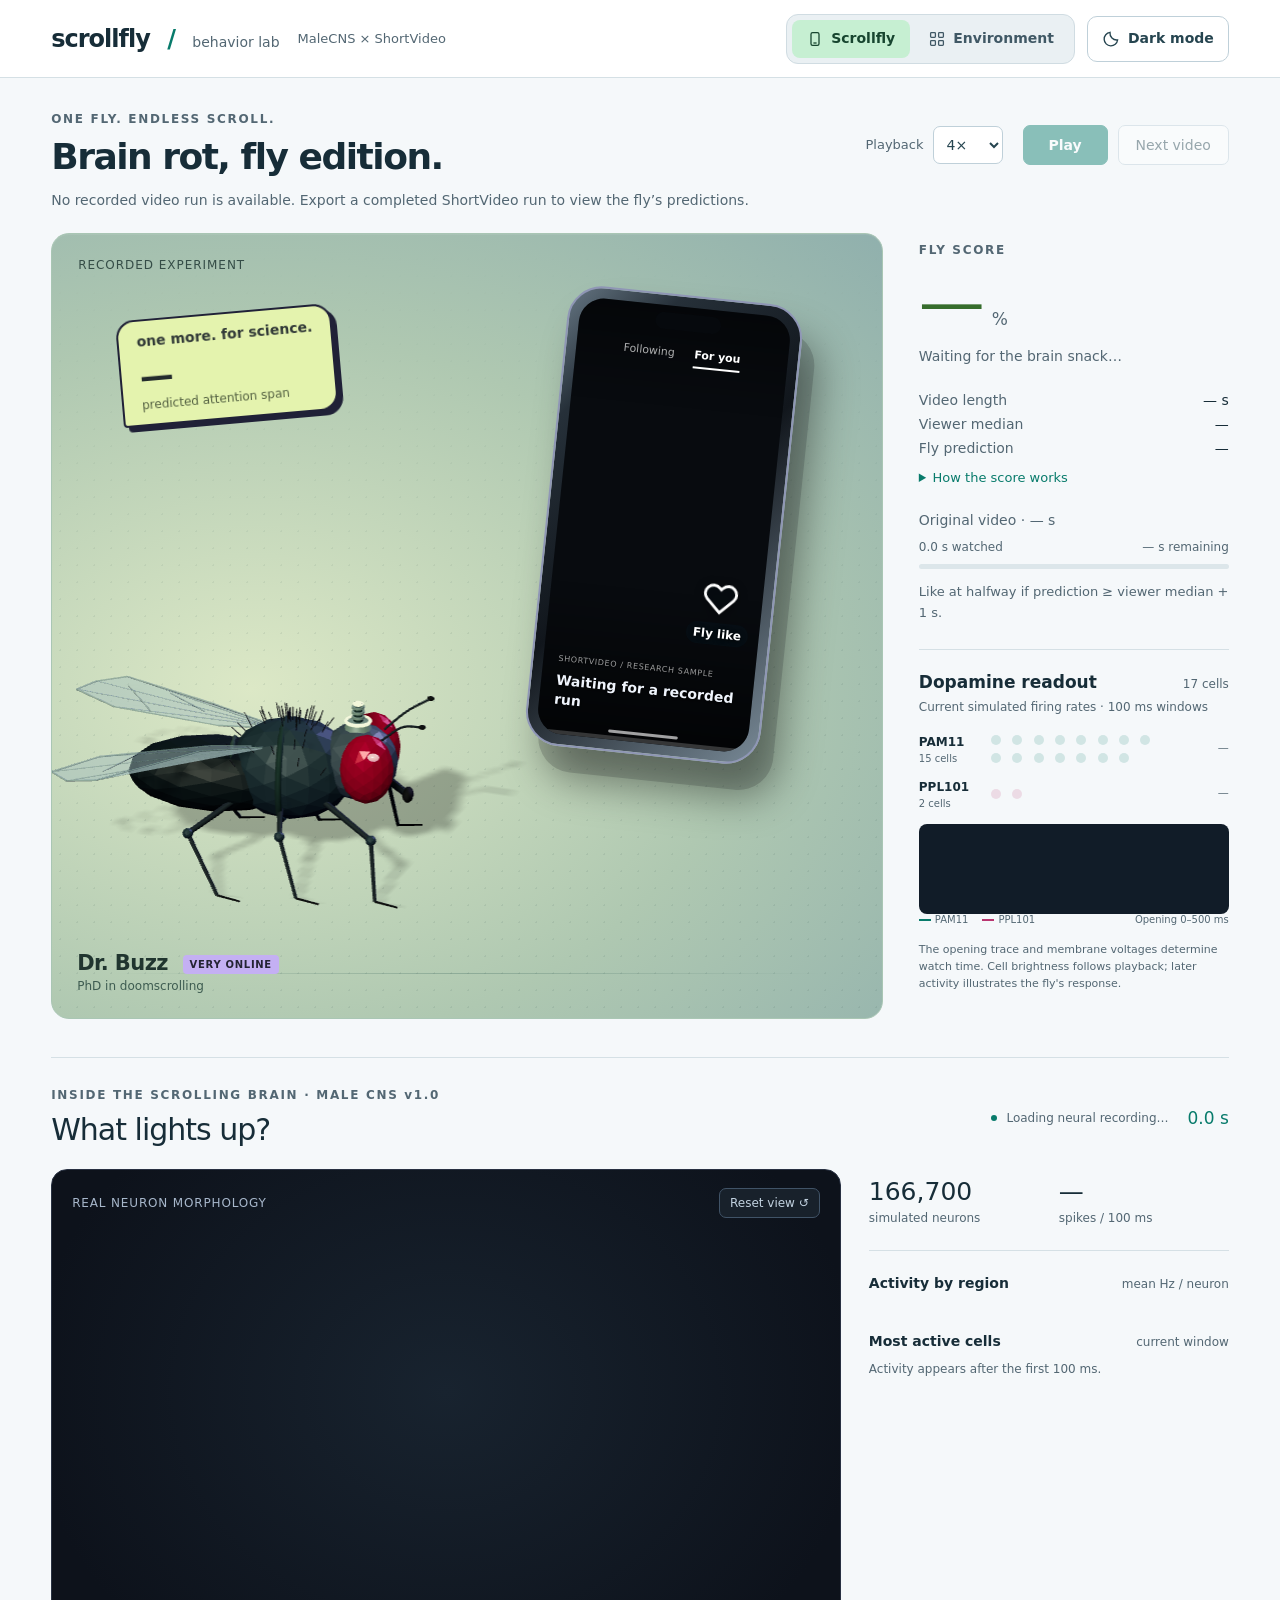
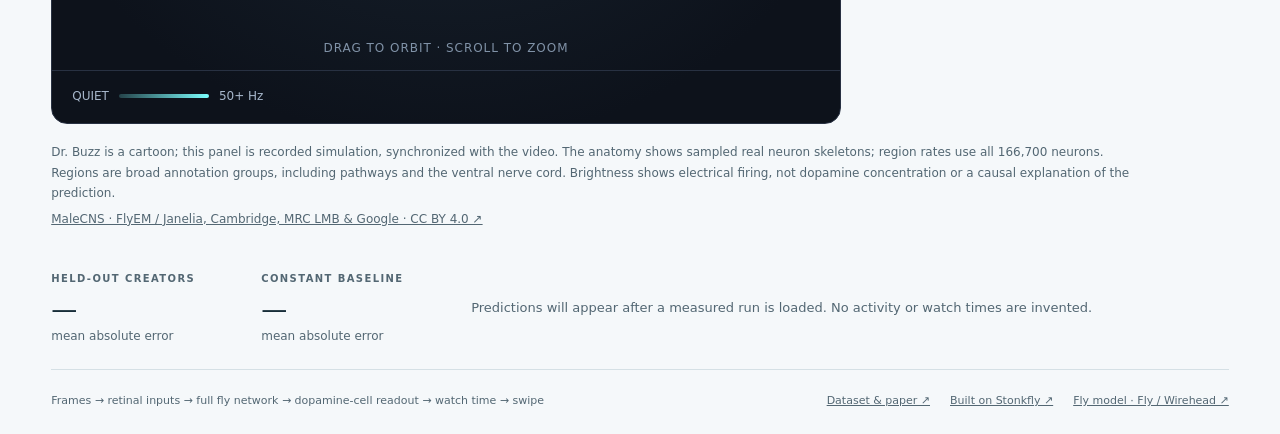
==== commit 2bad52ad: "Add persistent light and dark modes to both pages" ====
--- a/site/index.html
+++ b/site/index.html
@@ -1,14 +1,17 @@
 <!doctype html>
-<html lang="en">
+<html lang="en" data-theme="light">
 <head>
   <meta charset="utf-8"><meta name="viewport" content="width=device-width, initial-scale=1">
   <title>Scrollfly · Brain rot, fly edition</title>
+  <meta name="theme-color" content="#f5f8fa">
+  <script src="theme.js"></script>
   <link rel="stylesheet" href="style.css">
   <script src="clock.js" defer></script><script src="activity-clock.js" defer></script><script src="fly-motion.js" defer></script><script src="wirehead-model.js" defer></script><script src="fly.js" defer></script><script src="brain.js" defer></script><script src="app.js" defer></script>
   <link rel="stylesheet" href="lab-tabs.css">
+  <link rel="stylesheet" href="theme.css">
 </head>
 <body>
-<header><a class="wordmark" href="./">scrollfly<span> / </span><small>behavior lab</small></a><span class="source">MaleCNS × ShortVideo</span><nav class="lab-tabs" aria-label="Explore the fly lab"><a href="./" aria-current="page"><svg viewBox="0 0 20 20" fill="none" stroke="currentColor" stroke-width="1.6" aria-hidden="true"><rect x="5" y="2" width="10" height="16" rx="2"/><path d="M8 15h4"/></svg>Scrollfly</a><a href="./environment/"><svg viewBox="0 0 20 20" fill="none" stroke="currentColor" stroke-width="1.6" aria-hidden="true"><rect x="2" y="2" width="6" height="6" rx="1"/><rect x="12" y="2" width="6" height="6" rx="1"/><rect x="2" y="12" width="6" height="6" rx="1"/><rect x="12" y="12" width="6" height="6" rx="1"/></svg>Environment</a></nav></header>
+<header><a class="wordmark" href="./">scrollfly<span> / </span><small>behavior lab</small></a><span class="source">MaleCNS × ShortVideo</span><div class="lab-header-actions"><nav class="lab-tabs" aria-label="Explore the fly lab"><a href="./" aria-current="page"><svg viewBox="0 0 20 20" fill="none" stroke="currentColor" stroke-width="1.6" aria-hidden="true"><rect x="5" y="2" width="10" height="16" rx="2"/><path d="M8 15h4"/></svg>Scrollfly</a><a href="./environment/"><svg viewBox="0 0 20 20" fill="none" stroke="currentColor" stroke-width="1.6" aria-hidden="true"><rect x="2" y="2" width="6" height="6" rx="1"/><rect x="12" y="2" width="6" height="6" rx="1"/><rect x="2" y="12" width="6" height="6" rx="1"/><rect x="12" y="12" width="6" height="6" rx="1"/></svg>Environment</a></nav><button type="button" class="theme-toggle" data-theme-toggle aria-label="Switch to dark mode" hidden><svg class="theme-moon" viewBox="0 0 24 24" fill="none" stroke="currentColor" stroke-width="1.8" aria-hidden="true"><path d="M20.8 13.3A9 9 0 0 1 10.7 3.2 9 9 0 1 0 20.8 13.3Z"/></svg><svg class="theme-sun" viewBox="0 0 24 24" fill="none" stroke="currentColor" stroke-width="1.8" aria-hidden="true"><circle cx="12" cy="12" r="4"/><path d="M12 2v2m0 16v2M2 12h2m16 0h2M5 5l1.4 1.4m11.2 11.2L19 19M5 19l1.4-1.4M17.6 6.4 19 5"/></svg><span>Dark mode</span></button></div></header>
 <main>
   <div class="heading"><div><p class="eyebrow">ONE FLY. ENDLESS SCROLL.</p><h1>Brain rot, fly edition.</h1></div><div class="controls"><label for="speed">Playback <select id="speed"><option value="1">1×</option><option value="4" selected>4×</option><option value="10">10×</option></select></label><button id="play" disabled>Play</button><button id="next" disabled>Next video</button></div></div>
   <p id="status" role="status">Loading recorded fly predictions…</p>
--- a/site/theme.css
+++ b/site/theme.css
@@ -0,0 +1,45 @@
+/* Shared page chrome. Scientific viewports retain their original palettes. */
+html[data-theme=light]{color-scheme:light;--bg:#f5f8fa;--surface:#fff;--line:#d5e0e5;--text:#172d38;--muted:#536773;--cyan:#087b6b;--pink:#b93670}
+html[data-theme=dark]{color-scheme:dark}
+.lab-header-actions{display:flex;align-items:center;gap:12px;margin-left:auto}
+.theme-toggle{display:inline-flex;align-items:center;justify-content:center;gap:8px;min-height:46px;padding:10px 14px;border:1px solid #334751;border-radius:10px;background:#12212b;color:#deebf2;font:600 14px/1.3 Inter,system-ui,sans-serif;white-space:nowrap;cursor:pointer}
+.theme-toggle[hidden]{display:none}.theme-toggle:hover{background:#263c49}.theme-toggle:focus-visible{outline:3px solid #42a594;outline-offset:3px}.theme-toggle svg{height:18px;width:18px}
+[data-theme=light] .theme-sun,[data-theme=dark] .theme-moon{display:none}
+html[data-theme=light] header{background:#fff}
+html[data-theme=light] .lab-tabs{background:#eaf0f3;border-color:#d0dce2}
+html[data-theme=light] .lab-tabs a{color:#405865}
+html[data-theme=light] .lab-tabs a:hover{background:#dce8ec;color:#183a43}
+html[data-theme=light] .lab-tabs a[aria-current=page]{background:#c6efd2;color:#17452f}
+html[data-theme=light] .theme-toggle{background:#fff;border-color:#c8d7de;color:#284956}
+html[data-theme=light] .theme-toggle:hover{background:#eaf3f4}
+
+/* Scrollfly: bright page surfaces, dark ink and saturated readouts. */
+html[data-theme=light]:not([data-brain-mode]) button,html[data-theme=light]:not([data-brain-mode]) select{background:#fff;border-color:#bfd0d9;color:#264550}
+html[data-theme=light]:not([data-brain-mode]) button:hover{background:#e4eeef}
+html[data-theme=light]:not([data-brain-mode]) #play{background:#087b6b;border-color:#087b6b;color:#fff}
+html[data-theme=light] #liking-score{color:#366d2c}
+html[data-theme=light] .top-neurons b{color:var(--text)!important}
+html[data-theme=light] .region-dot{box-shadow:0 0 0 1px #172d3826}
+html[data-theme=light] .progress,html[data-theme=light] .region-track{background:#dce6ea}
+html[data-theme=light] #trace{background:#111c28;border-radius:8px}
+html[data-theme=light] .phone{color:#eff4fc;--cyan:#65e5d2}
+html[data-theme=light]:not([data-brain-mode]) .brain-anatomy{--text:#eff4fc;--muted:#a7b7cb;--line:#283142;--cyan:#65e5d2}
+html[data-theme=light]:not([data-brain-mode]) .anatomy-caption button{background:#18212b;color:#c1d1df;border-color:#405367}
+html[data-theme=light]:not([data-brain-mode]) .anatomy-caption button:hover{background:#2a3e4e}
+
+/* The environment shares the preference while its arena and sensory images
+   keep their original rendering colors. */
+html[data-brain-mode][data-theme=dark]{--paper:#0a0d15;--ink:#e4edf5;--muted:#a2b2c2;--line:#2b394b}
+html[data-brain-mode][data-theme=dark] .topbar,html[data-brain-mode][data-theme=dark] .settings,html[data-brain-mode][data-theme=dark] .camera-card,html[data-brain-mode][data-theme=dark] .smell-card,html[data-brain-mode][data-theme=dark] .metrics{background:#121b28}
+html[data-brain-mode][data-theme=dark] button,html[data-brain-mode][data-theme=dark] select,html[data-brain-mode][data-theme=dark] input[type=number],html[data-brain-mode][data-theme=dark] kbd{background:#1b2939;border-color:#3c5165;color:#e4edf5}
+html[data-brain-mode][data-theme=dark] button:hover{background:#2b4054}
+html[data-brain-mode][data-theme=dark] .dimension-switch,html[data-brain-mode][data-theme=dark] .about-note{background:#152332;border-color:#35495c}
+html[data-brain-mode][data-theme=dark] .dimension-switch button.selected,html[data-brain-mode][data-theme=dark] button.primary{background:#c6efd2;border-color:#c6efd2;color:#173e2e}
+html[data-brain-mode][data-theme=dark] .brand-mark{background:#223945;color:#c9fa72}
+html[data-brain-mode][data-theme=dark] .brand-label{border-color:#3a4d5f}
+html[data-brain-mode][data-theme=dark] .dpad button.held{background:#356d58;color:#fff}
+html[data-brain-mode][data-theme=dark] #smell{background:#f5f8fa;border-radius:5px}
+html[data-brain-mode][data-theme=dark] .error{color:#ffb7bf}
+html[data-brain-mode][data-theme=dark] input[type=range],html[data-brain-mode][data-theme=dark] input[type=checkbox]{accent-color:#a4d8b6}
+@media(max-width:640px){.lab-header-actions{width:100%;margin-left:0;flex-wrap:wrap;gap:10px}.lab-header-actions .lab-tabs{flex:1;width:auto}.theme-toggle{margin-left:auto}}
+@media(max-width:480px){.lab-header-actions .lab-tabs{flex-basis:100%}}
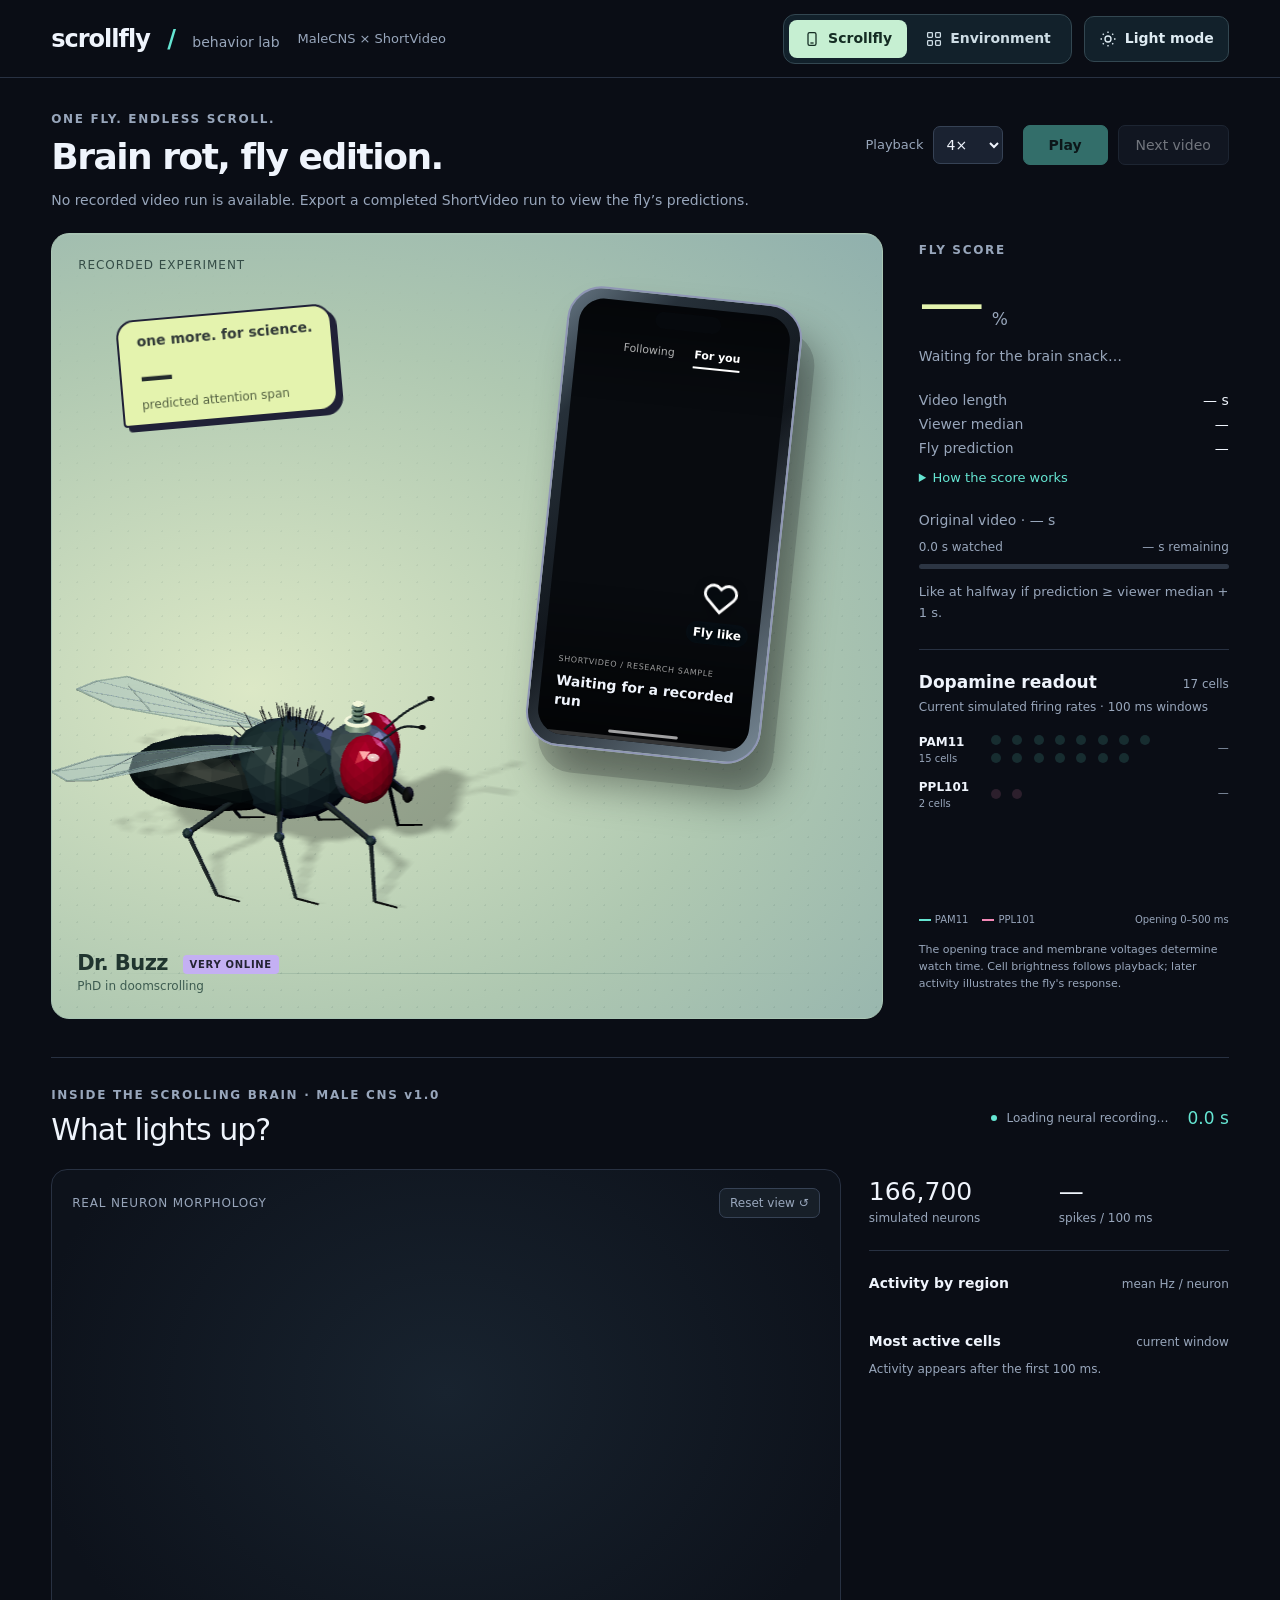
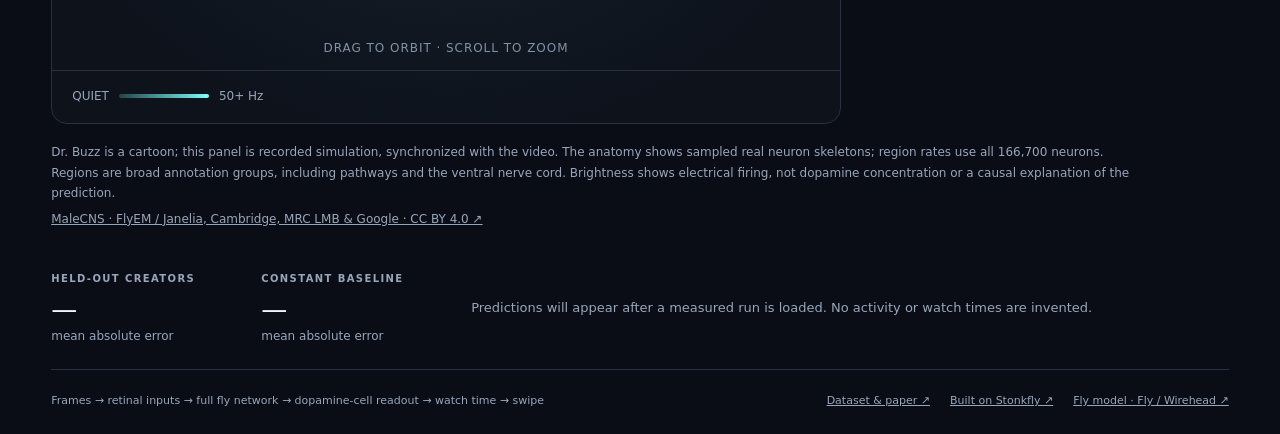
==== commit 5b49e46e: "Default both fly lab pages to dark mode" ====
--- a/site/index.html
+++ b/site/index.html
@@ -1,9 +1,9 @@
 <!doctype html>
-<html lang="en" data-theme="light">
+<html lang="en" data-theme="dark">
 <head>
   <meta charset="utf-8"><meta name="viewport" content="width=device-width, initial-scale=1">
   <title>Scrollfly · Brain rot, fly edition</title>
-  <meta name="theme-color" content="#f5f8fa">
+  <meta name="theme-color" content="#0a0d15">
   <script src="theme.js"></script>
   <link rel="stylesheet" href="style.css">
   <script src="clock.js" defer></script><script src="activity-clock.js" defer></script><script src="fly-motion.js" defer></script><script src="wirehead-model.js" defer></script><script src="fly.js" defer></script><script src="brain.js" defer></script><script src="app.js" defer></script>
@@ -11,7 +11,7 @@
   <link rel="stylesheet" href="theme.css">
 </head>
 <body>
-<header><a class="wordmark" href="./">scrollfly<span> / </span><small>behavior lab</small></a><span class="source">MaleCNS × ShortVideo</span><div class="lab-header-actions"><nav class="lab-tabs" aria-label="Explore the fly lab"><a href="./" aria-current="page"><svg viewBox="0 0 20 20" fill="none" stroke="currentColor" stroke-width="1.6" aria-hidden="true"><rect x="5" y="2" width="10" height="16" rx="2"/><path d="M8 15h4"/></svg>Scrollfly</a><a href="./environment/"><svg viewBox="0 0 20 20" fill="none" stroke="currentColor" stroke-width="1.6" aria-hidden="true"><rect x="2" y="2" width="6" height="6" rx="1"/><rect x="12" y="2" width="6" height="6" rx="1"/><rect x="2" y="12" width="6" height="6" rx="1"/><rect x="12" y="12" width="6" height="6" rx="1"/></svg>Environment</a></nav><button type="button" class="theme-toggle" data-theme-toggle aria-label="Switch to dark mode" hidden><svg class="theme-moon" viewBox="0 0 24 24" fill="none" stroke="currentColor" stroke-width="1.8" aria-hidden="true"><path d="M20.8 13.3A9 9 0 0 1 10.7 3.2 9 9 0 1 0 20.8 13.3Z"/></svg><svg class="theme-sun" viewBox="0 0 24 24" fill="none" stroke="currentColor" stroke-width="1.8" aria-hidden="true"><circle cx="12" cy="12" r="4"/><path d="M12 2v2m0 16v2M2 12h2m16 0h2M5 5l1.4 1.4m11.2 11.2L19 19M5 19l1.4-1.4M17.6 6.4 19 5"/></svg><span>Dark mode</span></button></div></header>
+<header><a class="wordmark" href="./">scrollfly<span> / </span><small>behavior lab</small></a><span class="source">MaleCNS × ShortVideo</span><div class="lab-header-actions"><nav class="lab-tabs" aria-label="Explore the fly lab"><a href="./" aria-current="page"><svg viewBox="0 0 20 20" fill="none" stroke="currentColor" stroke-width="1.6" aria-hidden="true"><rect x="5" y="2" width="10" height="16" rx="2"/><path d="M8 15h4"/></svg>Scrollfly</a><a href="./environment/"><svg viewBox="0 0 20 20" fill="none" stroke="currentColor" stroke-width="1.6" aria-hidden="true"><rect x="2" y="2" width="6" height="6" rx="1"/><rect x="12" y="2" width="6" height="6" rx="1"/><rect x="2" y="12" width="6" height="6" rx="1"/><rect x="12" y="12" width="6" height="6" rx="1"/></svg>Environment</a></nav><button type="button" class="theme-toggle" data-theme-toggle aria-label="Switch to light mode" hidden><svg class="theme-moon" viewBox="0 0 24 24" fill="none" stroke="currentColor" stroke-width="1.8" aria-hidden="true"><path d="M20.8 13.3A9 9 0 0 1 10.7 3.2 9 9 0 1 0 20.8 13.3Z"/></svg><svg class="theme-sun" viewBox="0 0 24 24" fill="none" stroke="currentColor" stroke-width="1.8" aria-hidden="true"><circle cx="12" cy="12" r="4"/><path d="M12 2v2m0 16v2M2 12h2m16 0h2M5 5l1.4 1.4m11.2 11.2L19 19M5 19l1.4-1.4M17.6 6.4 19 5"/></svg><span>Light mode</span></button></div></header>
 <main>
   <div class="heading"><div><p class="eyebrow">ONE FLY. ENDLESS SCROLL.</p><h1>Brain rot, fly edition.</h1></div><div class="controls"><label for="speed">Playback <select id="speed"><option value="1">1×</option><option value="4" selected>4×</option><option value="10">10×</option></select></label><button id="play" disabled>Play</button><button id="next" disabled>Next video</button></div></div>
   <p id="status" role="status">Loading recorded fly predictions…</p>
